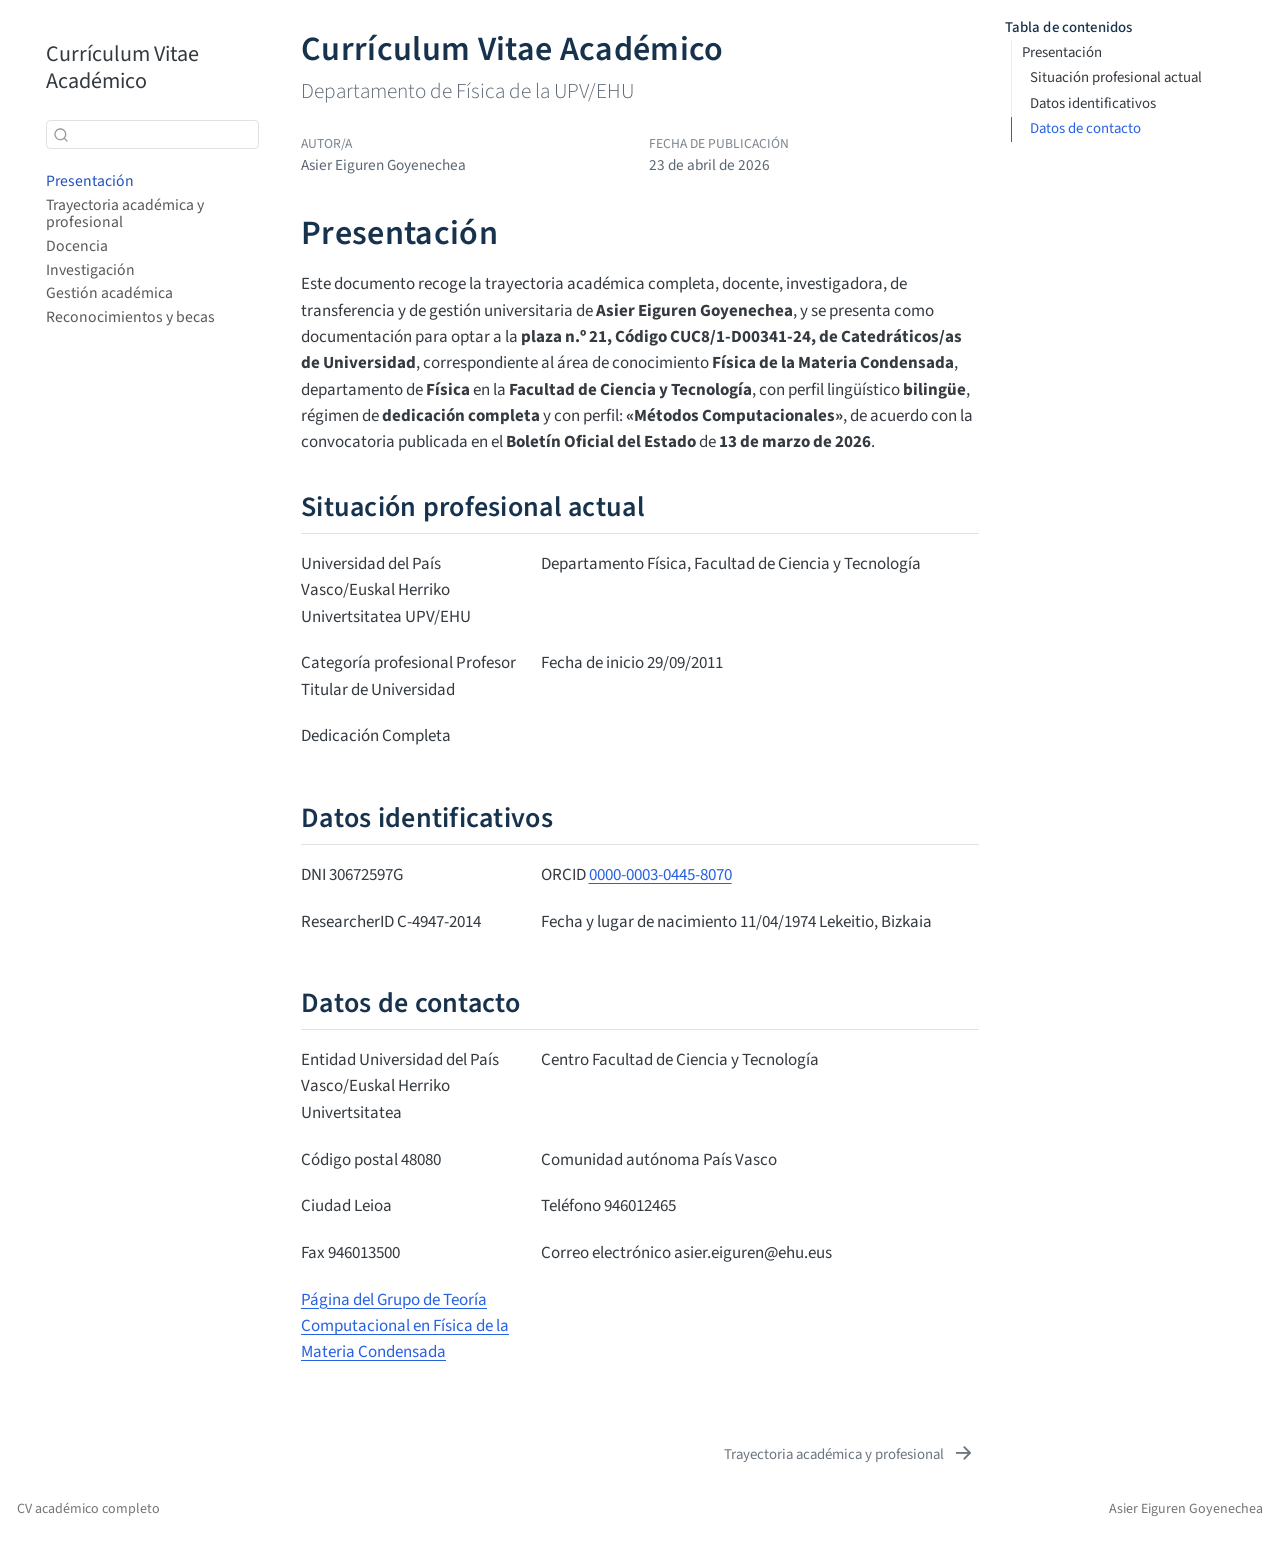
==== index.html @ c7d63c79 "Publicación CV HTML" ====
<!DOCTYPE html>
<html xmlns="http://www.w3.org/1999/xhtml" lang="es" xml:lang="es"><head>

<meta charset="utf-8">
<meta name="generator" content="quarto-1.8.25">

<meta name="viewport" content="width=device-width, initial-scale=1.0, user-scalable=yes">

<meta name="author" content="Asier Eiguren Goyenechea">

<title>Currículum Vitae Académico</title>
<style>
code{white-space: pre-wrap;}
span.smallcaps{font-variant: small-caps;}
div.columns{display: flex; gap: min(4vw, 1.5em);}
div.column{flex: auto; overflow-x: auto;}
div.hanging-indent{margin-left: 1.5em; text-indent: -1.5em;}
ul.task-list{list-style: none;}
ul.task-list li input[type="checkbox"] {
  width: 0.8em;
  margin: 0 0.8em 0.2em -1em; /* quarto-specific, see https://github.com/quarto-dev/quarto-cli/issues/4556 */ 
  vertical-align: middle;
}
</style>


<script src="site_libs/quarto-nav/quarto-nav.js"></script>
<script src="site_libs/quarto-nav/headroom.min.js"></script>
<script src="site_libs/clipboard/clipboard.min.js"></script>
<script src="site_libs/quarto-search/autocomplete.umd.js"></script>
<script src="site_libs/quarto-search/fuse.min.js"></script>
<script src="site_libs/quarto-search/quarto-search.js"></script>
<meta name="quarto:offset" content="./">
<link href="./01-trayectoria.html" rel="next">
<script src="site_libs/quarto-html/quarto.js" type="module"></script>
<script src="site_libs/quarto-html/tabsets/tabsets.js" type="module"></script>
<script src="site_libs/quarto-html/axe/axe-check.js" type="module"></script>
<script src="site_libs/quarto-html/popper.min.js"></script>
<script src="site_libs/quarto-html/tippy.umd.min.js"></script>
<script src="site_libs/quarto-html/anchor.min.js"></script>
<link href="site_libs/quarto-html/tippy.css" rel="stylesheet">
<link href="site_libs/quarto-html/quarto-syntax-highlighting-7b89279ff1a6dce999919e0e67d4d9ec.css" rel="stylesheet" id="quarto-text-highlighting-styles">
<script src="site_libs/bootstrap/bootstrap.min.js"></script>
<link href="site_libs/bootstrap/bootstrap-icons.css" rel="stylesheet">
<link href="site_libs/bootstrap/bootstrap-e6bd158cc6aedcd27d3b7739fb1312fc.min.css" rel="stylesheet" append-hash="true" id="quarto-bootstrap" data-mode="light">
<script id="quarto-search-options" type="application/json">{
  "location": "sidebar",
  "copy-button": false,
  "collapse-after": 3,
  "panel-placement": "start",
  "type": "textbox",
  "limit": 50,
  "keyboard-shortcut": [
    "f",
    "/",
    "s"
  ],
  "show-item-context": false,
  "language": {
    "search-no-results-text": "No se han encontrado resultados",
    "search-matching-documents-text": "documentos encontrados",
    "search-copy-link-title": "Copiar el enlace en la búsqueda",
    "search-hide-matches-text": "Ocultar resultados adicionales",
    "search-more-match-text": "resultado adicional en este documento",
    "search-more-matches-text": "resultados adicionales en este documento",
    "search-clear-button-title": "Borrar",
    "search-text-placeholder": "",
    "search-detached-cancel-button-title": "Cancelar",
    "search-submit-button-title": "Enviar",
    "search-label": "Buscar"
  }
}</script>
<style>html{ scroll-behavior: smooth; }</style>


<link rel="stylesheet" href="styles.css">
</head>

<body class="nav-sidebar floating quarto-light">

<div id="quarto-search-results"></div>
  <header id="quarto-header" class="headroom fixed-top">
  <nav class="quarto-secondary-nav">
    <div class="container-fluid d-flex">
      <button type="button" class="quarto-btn-toggle btn" data-bs-toggle="collapse" role="button" data-bs-target=".quarto-sidebar-collapse-item" aria-controls="quarto-sidebar" aria-expanded="false" aria-label="Alternar barra lateral" onclick="if (window.quartoToggleHeadroom) { window.quartoToggleHeadroom(); }">
        <i class="bi bi-layout-text-sidebar-reverse"></i>
      </button>
        <nav class="quarto-page-breadcrumbs" aria-label="breadcrumb"><ol class="breadcrumb"><li class="breadcrumb-item"><a href="./index.html"><span class="chapter-title">Presentación</span></a></li></ol></nav>
        <a class="flex-grow-1" role="navigation" data-bs-toggle="collapse" data-bs-target=".quarto-sidebar-collapse-item" aria-controls="quarto-sidebar" aria-expanded="false" aria-label="Alternar barra lateral" onclick="if (window.quartoToggleHeadroom) { window.quartoToggleHeadroom(); }">      
        </a>
      <button type="button" class="btn quarto-search-button" aria-label="Buscar" onclick="window.quartoOpenSearch();">
        <i class="bi bi-search"></i>
      </button>
    </div>
  </nav>
</header>
<!-- content -->
<div id="quarto-content" class="quarto-container page-columns page-rows-contents page-layout-article">
<!-- sidebar -->
  <nav id="quarto-sidebar" class="sidebar collapse collapse-horizontal quarto-sidebar-collapse-item sidebar-navigation floating overflow-auto">
    <div class="pt-lg-2 mt-2 text-left sidebar-header sidebar-header-stacked">
      <a href="./index.html" class="sidebar-logo-link">
      </a>
    <div class="sidebar-title mb-0 py-0">
      <a href="./">Currículum Vitae Académico</a> 
    </div>
      </div>
        <div class="mt-2 flex-shrink-0 align-items-center">
        <div class="sidebar-search">
        <div id="quarto-search" class="" title="Buscar"></div>
        </div>
        </div>
    <div class="sidebar-menu-container"> 
    <ul class="list-unstyled mt-1">
        <li class="sidebar-item">
  <div class="sidebar-item-container"> 
  <a href="./index.html" class="sidebar-item-text sidebar-link active"><span class="chapter-title">Presentación</span></a>
  </div>
</li>
        <li class="sidebar-item">
  <div class="sidebar-item-container"> 
  <a href="./01-trayectoria.html" class="sidebar-item-text sidebar-link"><span class="chapter-title">Trayectoria académica y profesional</span></a>
  </div>
</li>
        <li class="sidebar-item">
  <div class="sidebar-item-container"> 
  <a href="./02-docencia.html" class="sidebar-item-text sidebar-link"><span class="chapter-title">Docencia</span></a>
  </div>
</li>
        <li class="sidebar-item">
  <div class="sidebar-item-container"> 
  <a href="./03-investigacion.html" class="sidebar-item-text sidebar-link"><span class="chapter-title">Investigación</span></a>
  </div>
</li>
        <li class="sidebar-item">
  <div class="sidebar-item-container"> 
  <a href="./05-gestion.html" class="sidebar-item-text sidebar-link"><span class="chapter-title">Gestión académica</span></a>
  </div>
</li>
        <li class="sidebar-item">
  <div class="sidebar-item-container"> 
  <a href="./06-premios.html" class="sidebar-item-text sidebar-link"><span class="chapter-title">Reconocimientos y becas</span></a>
  </div>
</li>
    </ul>
    </div>
</nav>
<div id="quarto-sidebar-glass" class="quarto-sidebar-collapse-item" data-bs-toggle="collapse" data-bs-target=".quarto-sidebar-collapse-item"></div>
<!-- margin-sidebar -->
    <div id="quarto-margin-sidebar" class="sidebar margin-sidebar">
        <nav id="TOC" role="doc-toc" class="toc-active">
    <h2 id="toc-title">Tabla de contenidos</h2>
   
  <ul>
  <li><a href="#presentación" id="toc-presentación" class="nav-link active" data-scroll-target="#presentación">Presentación</a>
  <ul class="collapse">
  <li><a href="#situación-profesional-actual" id="toc-situación-profesional-actual" class="nav-link" data-scroll-target="#situación-profesional-actual">Situación profesional actual</a></li>
  <li><a href="#datos-identificativos" id="toc-datos-identificativos" class="nav-link" data-scroll-target="#datos-identificativos">Datos identificativos</a></li>
  <li><a href="#datos-de-contacto" id="toc-datos-de-contacto" class="nav-link" data-scroll-target="#datos-de-contacto">Datos de contacto</a></li>
  </ul></li>
  </ul>
</nav>
    </div>
<!-- main -->
<main class="content" id="quarto-document-content">

<header id="title-block-header" class="quarto-title-block default">
<div class="quarto-title">
<h1 class="title">Currículum Vitae Académico</h1>
<p class="subtitle lead">Departamento de Física de la UPV/EHU</p>
</div>



<div class="quarto-title-meta">

    <div>
    <div class="quarto-title-meta-heading">Autor/a</div>
    <div class="quarto-title-meta-contents">
             <p>Asier Eiguren Goyenechea </p>
          </div>
  </div>
    
    <div>
    <div class="quarto-title-meta-heading">Fecha de publicación</div>
    <div class="quarto-title-meta-contents">
      <p class="date">23 de abril de 2026</p>
    </div>
  </div>
  
    
  </div>
  


</header>


<section id="presentación" class="level1">
<h1>Presentación</h1>
<p>Este documento recoge la trayectoria académica completa, docente, investigadora, de transferencia y de gestión universitaria de <strong>Asier Eiguren Goyenechea</strong>, y se presenta como documentación para optar a la <strong>plaza n.º 21, Código CUC8/1-D00341-24, de Catedráticos/as de Universidad</strong>, correspondiente al área de conocimiento <strong>Física de la Materia Condensada</strong>, departamento de <strong>Física</strong> en la <strong>Facultad de Ciencia y Tecnología</strong>, con perfil lingüístico <strong>bilingüe</strong>, régimen de <strong>dedicación completa</strong> y con perfil: <strong>«Métodos Computacionales»</strong>, de acuerdo con la convocatoria publicada en el <strong>Boletín Oficial del Estado</strong> de <strong>13 de marzo de 2026</strong>.</p>
<section id="situación-profesional-actual" class="level2">
<h2 class="anchored" data-anchor-id="situación-profesional-actual">Situación profesional actual</h2>
<div class="cv-grid">
<p>Universidad del País Vasco/Euskal Herriko Univertsitatea UPV/EHU</p>
<p>Departamento Física, Facultad de Ciencia y Tecnología</p>
<p>Categoría profesional Profesor Titular de Universidad</p>
<p>Fecha de inicio 29/09/2011</p>
<p>Dedicación Completa</p>
</div>
</section>
<section id="datos-identificativos" class="level2">
<h2 class="anchored" data-anchor-id="datos-identificativos">Datos identificativos</h2>
<div class="cv-grid">
<p>DNI 30672597G</p>
<p>ORCID <a href="https://orcid.org/0000-0003-0445-8070">0000-0003-0445-8070</a></p>
<p>ResearcherID C-4947-2014</p>
<p>Fecha y lugar de nacimiento 11/04/1974 Lekeitio, Bizkaia</p>
</div>
</section>
<section id="datos-de-contacto" class="level2">
<h2 class="anchored" data-anchor-id="datos-de-contacto">Datos de contacto</h2>
<div class="cv-grid">
<p>Entidad Universidad del País Vasco/Euskal Herriko Univertsitatea</p>
<p>Centro Facultad de Ciencia y Tecnología</p>
<p>Código postal 48080</p>
<p>Comunidad autónoma País Vasco</p>
<p>Ciudad Leioa</p>
<p>Teléfono 946012465</p>
<p>Fax 946013500</p>
<p>Correo electrónico asier.eiguren@ehu.eus</p>
<p><a href="https://www.ehu.eus/es/web/computational-many-body-theory/home">Página del Grupo de Teoría Computacional en Física de la Materia Condensada</a></p>
</div>


</section>
</section>

</main> <!-- /main -->
<script id="quarto-html-after-body" type="application/javascript">
  window.document.addEventListener("DOMContentLoaded", function (event) {
    const icon = "";
    const anchorJS = new window.AnchorJS();
    anchorJS.options = {
      placement: 'right',
      icon: icon
    };
    anchorJS.add('.anchored');
    const isCodeAnnotation = (el) => {
      for (const clz of el.classList) {
        if (clz.startsWith('code-annotation-')) {                     
          return true;
        }
      }
      return false;
    }
    const onCopySuccess = function(e) {
      // button target
      const button = e.trigger;
      // don't keep focus
      button.blur();
      // flash "checked"
      button.classList.add('code-copy-button-checked');
      var currentTitle = button.getAttribute("title");
      button.setAttribute("title", "Copiado");
      let tooltip;
      if (window.bootstrap) {
        button.setAttribute("data-bs-toggle", "tooltip");
        button.setAttribute("data-bs-placement", "left");
        button.setAttribute("data-bs-title", "Copiado");
        tooltip = new bootstrap.Tooltip(button, 
          { trigger: "manual", 
            customClass: "code-copy-button-tooltip",
            offset: [0, -8]});
        tooltip.show();    
      }
      setTimeout(function() {
        if (tooltip) {
          tooltip.hide();
          button.removeAttribute("data-bs-title");
          button.removeAttribute("data-bs-toggle");
          button.removeAttribute("data-bs-placement");
        }
        button.setAttribute("title", currentTitle);
        button.classList.remove('code-copy-button-checked');
      }, 1000);
      // clear code selection
      e.clearSelection();
    }
    const getTextToCopy = function(trigger) {
      const outerScaffold = trigger.parentElement.cloneNode(true);
      const codeEl = outerScaffold.querySelector('code');
      for (const childEl of codeEl.children) {
        if (isCodeAnnotation(childEl)) {
          childEl.remove();
        }
      }
      return codeEl.innerText;
    }
    const clipboard = new window.ClipboardJS('.code-copy-button:not([data-in-quarto-modal])', {
      text: getTextToCopy
    });
    clipboard.on('success', onCopySuccess);
    if (window.document.getElementById('quarto-embedded-source-code-modal')) {
      const clipboardModal = new window.ClipboardJS('.code-copy-button[data-in-quarto-modal]', {
        text: getTextToCopy,
        container: window.document.getElementById('quarto-embedded-source-code-modal')
      });
      clipboardModal.on('success', onCopySuccess);
    }
      var localhostRegex = new RegExp(/^(?:http|https):\/\/localhost\:?[0-9]*\//);
      var mailtoRegex = new RegExp(/^mailto:/);
        var filterRegex = new RegExp('/' + window.location.host + '/');
      var isInternal = (href) => {
          return filterRegex.test(href) || localhostRegex.test(href) || mailtoRegex.test(href);
      }
      // Inspect non-navigation links and adorn them if external
     var links = window.document.querySelectorAll('a[href]:not(.nav-link):not(.navbar-brand):not(.toc-action):not(.sidebar-link):not(.sidebar-item-toggle):not(.pagination-link):not(.no-external):not([aria-hidden]):not(.dropdown-item):not(.quarto-navigation-tool):not(.about-link)');
      for (var i=0; i<links.length; i++) {
        const link = links[i];
        if (!isInternal(link.href)) {
          // undo the damage that might have been done by quarto-nav.js in the case of
          // links that we want to consider external
          if (link.dataset.originalHref !== undefined) {
            link.href = link.dataset.originalHref;
          }
        }
      }
    function tippyHover(el, contentFn, onTriggerFn, onUntriggerFn) {
      const config = {
        allowHTML: true,
        maxWidth: 500,
        delay: 100,
        arrow: false,
        appendTo: function(el) {
            return el.parentElement;
        },
        interactive: true,
        interactiveBorder: 10,
        theme: 'quarto',
        placement: 'bottom-start',
      };
      if (contentFn) {
        config.content = contentFn;
      }
      if (onTriggerFn) {
        config.onTrigger = onTriggerFn;
      }
      if (onUntriggerFn) {
        config.onUntrigger = onUntriggerFn;
      }
      window.tippy(el, config); 
    }
    const noterefs = window.document.querySelectorAll('a[role="doc-noteref"]');
    for (var i=0; i<noterefs.length; i++) {
      const ref = noterefs[i];
      tippyHover(ref, function() {
        // use id or data attribute instead here
        let href = ref.getAttribute('data-footnote-href') || ref.getAttribute('href');
        try { href = new URL(href).hash; } catch {}
        const id = href.replace(/^#\/?/, "");
        const note = window.document.getElementById(id);
        if (note) {
          return note.innerHTML;
        } else {
          return "";
        }
      });
    }
    const xrefs = window.document.querySelectorAll('a.quarto-xref');
    const processXRef = (id, note) => {
      // Strip column container classes
      const stripColumnClz = (el) => {
        el.classList.remove("page-full", "page-columns");
        if (el.children) {
          for (const child of el.children) {
            stripColumnClz(child);
          }
        }
      }
      stripColumnClz(note)
      if (id === null || id.startsWith('sec-')) {
        // Special case sections, only their first couple elements
        const container = document.createElement("div");
        if (note.children && note.children.length > 2) {
          container.appendChild(note.children[0].cloneNode(true));
          for (let i = 1; i < note.children.length; i++) {
            const child = note.children[i];
            if (child.tagName === "P" && child.innerText === "") {
              continue;
            } else {
              container.appendChild(child.cloneNode(true));
              break;
            }
          }
          if (window.Quarto?.typesetMath) {
            window.Quarto.typesetMath(container);
          }
          return container.innerHTML
        } else {
          if (window.Quarto?.typesetMath) {
            window.Quarto.typesetMath(note);
          }
          return note.innerHTML;
        }
      } else {
        // Remove any anchor links if they are present
        const anchorLink = note.querySelector('a.anchorjs-link');
        if (anchorLink) {
          anchorLink.remove();
        }
        if (window.Quarto?.typesetMath) {
          window.Quarto.typesetMath(note);
        }
        if (note.classList.contains("callout")) {
          return note.outerHTML;
        } else {
          return note.innerHTML;
        }
      }
    }
    for (var i=0; i<xrefs.length; i++) {
      const xref = xrefs[i];
      tippyHover(xref, undefined, function(instance) {
        instance.disable();
        let url = xref.getAttribute('href');
        let hash = undefined; 
        if (url.startsWith('#')) {
          hash = url;
        } else {
          try { hash = new URL(url).hash; } catch {}
        }
        if (hash) {
          const id = hash.replace(/^#\/?/, "");
          const note = window.document.getElementById(id);
          if (note !== null) {
            try {
              const html = processXRef(id, note.cloneNode(true));
              instance.setContent(html);
            } finally {
              instance.enable();
              instance.show();
            }
          } else {
            // See if we can fetch this
            fetch(url.split('#')[0])
            .then(res => res.text())
            .then(html => {
              const parser = new DOMParser();
              const htmlDoc = parser.parseFromString(html, "text/html");
              const note = htmlDoc.getElementById(id);
              if (note !== null) {
                const html = processXRef(id, note);
                instance.setContent(html);
              } 
            }).finally(() => {
              instance.enable();
              instance.show();
            });
          }
        } else {
          // See if we can fetch a full url (with no hash to target)
          // This is a special case and we should probably do some content thinning / targeting
          fetch(url)
          .then(res => res.text())
          .then(html => {
            const parser = new DOMParser();
            const htmlDoc = parser.parseFromString(html, "text/html");
            const note = htmlDoc.querySelector('main.content');
            if (note !== null) {
              // This should only happen for chapter cross references
              // (since there is no id in the URL)
              // remove the first header
              if (note.children.length > 0 && note.children[0].tagName === "HEADER") {
                note.children[0].remove();
              }
              const html = processXRef(null, note);
              instance.setContent(html);
            } 
          }).finally(() => {
            instance.enable();
            instance.show();
          });
        }
      }, function(instance) {
      });
    }
        let selectedAnnoteEl;
        const selectorForAnnotation = ( cell, annotation) => {
          let cellAttr = 'data-code-cell="' + cell + '"';
          let lineAttr = 'data-code-annotation="' +  annotation + '"';
          const selector = 'span[' + cellAttr + '][' + lineAttr + ']';
          return selector;
        }
        const selectCodeLines = (annoteEl) => {
          const doc = window.document;
          const targetCell = annoteEl.getAttribute("data-target-cell");
          const targetAnnotation = annoteEl.getAttribute("data-target-annotation");
          const annoteSpan = window.document.querySelector(selectorForAnnotation(targetCell, targetAnnotation));
          const lines = annoteSpan.getAttribute("data-code-lines").split(",");
          const lineIds = lines.map((line) => {
            return targetCell + "-" + line;
          })
          let top = null;
          let height = null;
          let parent = null;
          if (lineIds.length > 0) {
              //compute the position of the single el (top and bottom and make a div)
              const el = window.document.getElementById(lineIds[0]);
              top = el.offsetTop;
              height = el.offsetHeight;
              parent = el.parentElement.parentElement;
            if (lineIds.length > 1) {
              const lastEl = window.document.getElementById(lineIds[lineIds.length - 1]);
              const bottom = lastEl.offsetTop + lastEl.offsetHeight;
              height = bottom - top;
            }
            if (top !== null && height !== null && parent !== null) {
              // cook up a div (if necessary) and position it 
              let div = window.document.getElementById("code-annotation-line-highlight");
              if (div === null) {
                div = window.document.createElement("div");
                div.setAttribute("id", "code-annotation-line-highlight");
                div.style.position = 'absolute';
                parent.appendChild(div);
              }
              div.style.top = top - 2 + "px";
              div.style.height = height + 4 + "px";
              div.style.left = 0;
              let gutterDiv = window.document.getElementById("code-annotation-line-highlight-gutter");
              if (gutterDiv === null) {
                gutterDiv = window.document.createElement("div");
                gutterDiv.setAttribute("id", "code-annotation-line-highlight-gutter");
                gutterDiv.style.position = 'absolute';
                const codeCell = window.document.getElementById(targetCell);
                const gutter = codeCell.querySelector('.code-annotation-gutter');
                gutter.appendChild(gutterDiv);
              }
              gutterDiv.style.top = top - 2 + "px";
              gutterDiv.style.height = height + 4 + "px";
            }
            selectedAnnoteEl = annoteEl;
          }
        };
        const unselectCodeLines = () => {
          const elementsIds = ["code-annotation-line-highlight", "code-annotation-line-highlight-gutter"];
          elementsIds.forEach((elId) => {
            const div = window.document.getElementById(elId);
            if (div) {
              div.remove();
            }
          });
          selectedAnnoteEl = undefined;
        };
          // Handle positioning of the toggle
      window.addEventListener(
        "resize",
        throttle(() => {
          elRect = undefined;
          if (selectedAnnoteEl) {
            selectCodeLines(selectedAnnoteEl);
          }
        }, 10)
      );
      function throttle(fn, ms) {
      let throttle = false;
      let timer;
        return (...args) => {
          if(!throttle) { // first call gets through
              fn.apply(this, args);
              throttle = true;
          } else { // all the others get throttled
              if(timer) clearTimeout(timer); // cancel #2
              timer = setTimeout(() => {
                fn.apply(this, args);
                timer = throttle = false;
              }, ms);
          }
        };
      }
        // Attach click handler to the DT
        const annoteDls = window.document.querySelectorAll('dt[data-target-cell]');
        for (const annoteDlNode of annoteDls) {
          annoteDlNode.addEventListener('click', (event) => {
            const clickedEl = event.target;
            if (clickedEl !== selectedAnnoteEl) {
              unselectCodeLines();
              const activeEl = window.document.querySelector('dt[data-target-cell].code-annotation-active');
              if (activeEl) {
                activeEl.classList.remove('code-annotation-active');
              }
              selectCodeLines(clickedEl);
              clickedEl.classList.add('code-annotation-active');
            } else {
              // Unselect the line
              unselectCodeLines();
              clickedEl.classList.remove('code-annotation-active');
            }
          });
        }
    const findCites = (el) => {
      const parentEl = el.parentElement;
      if (parentEl) {
        const cites = parentEl.dataset.cites;
        if (cites) {
          return {
            el,
            cites: cites.split(' ')
          };
        } else {
          return findCites(el.parentElement)
        }
      } else {
        return undefined;
      }
    };
    var bibliorefs = window.document.querySelectorAll('a[role="doc-biblioref"]');
    for (var i=0; i<bibliorefs.length; i++) {
      const ref = bibliorefs[i];
      const citeInfo = findCites(ref);
      if (citeInfo) {
        tippyHover(citeInfo.el, function() {
          var popup = window.document.createElement('div');
          citeInfo.cites.forEach(function(cite) {
            var citeDiv = window.document.createElement('div');
            citeDiv.classList.add('hanging-indent');
            citeDiv.classList.add('csl-entry');
            var biblioDiv = window.document.getElementById('ref-' + cite);
            if (biblioDiv) {
              citeDiv.innerHTML = biblioDiv.innerHTML;
            }
            popup.appendChild(citeDiv);
          });
          return popup.innerHTML;
        });
      }
    }
  });
  </script>
<nav class="page-navigation">
  <div class="nav-page nav-page-previous">
  </div>
  <div class="nav-page nav-page-next">
      <a href="./01-trayectoria.html" class="pagination-link" aria-label="Trayectoria académica y profesional">
        <span class="nav-page-text"><span class="chapter-title">Trayectoria académica y profesional</span></span> <i class="bi bi-arrow-right-short"></i>
      </a>
  </div>
</nav>
</div> <!-- /content -->
<footer class="footer">
  <div class="nav-footer">
    <div class="nav-footer-left">
<p>CV académico completo</p>
</div>   
    <div class="nav-footer-center">
      &nbsp;
    </div>
    <div class="nav-footer-right">
<p>Asier Eiguren Goyenechea</p>
</div>
  </div>
</footer>




<script src="site_libs/quarto-html/zenscroll-min.js"></script>
</body></html>
---- site_libs/quarto-html/tippy.css ----
.tippy-box[data-animation=fade][data-state=hidden]{opacity:0}[data-tippy-root]{max-width:calc(100vw - 10px)}.tippy-box{position:relative;background-color:#333;color:#fff;border-radius:4px;font-size:14px;line-height:1.4;white-space:normal;outline:0;transition-property:transform,visibility,opacity}.tippy-box[data-placement^=top]>.tippy-arrow{bottom:0}.tippy-box[data-placement^=top]>.tippy-arrow:before{bottom:-7px;left:0;border-width:8px 8px 0;border-top-color:initial;transform-origin:center top}.tippy-box[data-placement^=bottom]>.tippy-arrow{top:0}.tippy-box[data-placement^=bottom]>.tippy-arrow:before{top:-7px;left:0;border-width:0 8px 8px;border-bottom-color:initial;transform-origin:center bottom}.tippy-box[data-placement^=left]>.tippy-arrow{right:0}.tippy-box[data-placement^=left]>.tippy-arrow:before{border-width:8px 0 8px 8px;border-left-color:initial;right:-7px;transform-origin:center left}.tippy-box[data-placement^=right]>.tippy-arrow{left:0}.tippy-box[data-placement^=right]>.tippy-arrow:before{left:-7px;border-width:8px 8px 8px 0;border-right-color:initial;transform-origin:center right}.tippy-box[data-inertia][data-state=visible]{transition-timing-function:cubic-bezier(.54,1.5,.38,1.11)}.tippy-arrow{width:16px;height:16px;color:#333}.tippy-arrow:before{content:"";position:absolute;border-color:transparent;border-style:solid}.tippy-content{position:relative;padding:5px 9px;z-index:1}
---- site_libs/quarto-html/quarto-syntax-highlighting-7b89279ff1a6dce999919e0e67d4d9ec.css ----
/* quarto syntax highlight colors */
:root {
  --quarto-hl-ot-color: #003B4F;
  --quarto-hl-at-color: #657422;
  --quarto-hl-ss-color: #20794D;
  --quarto-hl-an-color: #5E5E5E;
  --quarto-hl-fu-color: #4758AB;
  --quarto-hl-st-color: #20794D;
  --quarto-hl-cf-color: #003B4F;
  --quarto-hl-op-color: #5E5E5E;
  --quarto-hl-er-color: #AD0000;
  --quarto-hl-bn-color: #AD0000;
  --quarto-hl-al-color: #AD0000;
  --quarto-hl-va-color: #111111;
  --quarto-hl-bu-color: inherit;
  --quarto-hl-ex-color: inherit;
  --quarto-hl-pp-color: #AD0000;
  --quarto-hl-in-color: #5E5E5E;
  --quarto-hl-vs-color: #20794D;
  --quarto-hl-wa-color: #5E5E5E;
  --quarto-hl-do-color: #5E5E5E;
  --quarto-hl-im-color: #00769E;
  --quarto-hl-ch-color: #20794D;
  --quarto-hl-dt-color: #AD0000;
  --quarto-hl-fl-color: #AD0000;
  --quarto-hl-co-color: #5E5E5E;
  --quarto-hl-cv-color: #5E5E5E;
  --quarto-hl-cn-color: #8f5902;
  --quarto-hl-sc-color: #5E5E5E;
  --quarto-hl-dv-color: #AD0000;
  --quarto-hl-kw-color: #003B4F;
}

/* other quarto variables */
:root {
  --quarto-font-monospace: SFMono-Regular, Menlo, Monaco, Consolas, "Liberation Mono", "Courier New", monospace;
}

/* syntax highlight based on Pandoc's rules */
pre > code.sourceCode > span {
  color: #003B4F;
}

code.sourceCode > span {
  color: #003B4F;
}

div.sourceCode,
div.sourceCode pre.sourceCode {
  color: #003B4F;
}

/* Normal */
code span {
  color: #003B4F;
}

/* Alert */
code span.al {
  color: #AD0000;
  font-style: inherit;
}

/* Annotation */
code span.an {
  color: #5E5E5E;
  font-style: inherit;
}

/* Attribute */
code span.at {
  color: #657422;
  font-style: inherit;
}

/* BaseN */
code span.bn {
  color: #AD0000;
  font-style: inherit;
}

/* BuiltIn */
code span.bu {
  font-style: inherit;
}

/* ControlFlow */
code span.cf {
  color: #003B4F;
  font-weight: bold;
  font-style: inherit;
}

/* Char */
code span.ch {
  color: #20794D;
  font-style: inherit;
}

/* Constant */
code span.cn {
  color: #8f5902;
  font-style: inherit;
}

/* Comment */
code span.co {
  color: #5E5E5E;
  font-style: inherit;
}

/* CommentVar */
code span.cv {
  color: #5E5E5E;
  font-style: italic;
}

/* Documentation */
code span.do {
  color: #5E5E5E;
  font-style: italic;
}

/* DataType */
code span.dt {
  color: #AD0000;
  font-style: inherit;
}

/* DecVal */
code span.dv {
  color: #AD0000;
  font-style: inherit;
}

/* Error */
code span.er {
  color: #AD0000;
  font-style: inherit;
}

/* Extension */
code span.ex {
  font-style: inherit;
}

/* Float */
code span.fl {
  color: #AD0000;
  font-style: inherit;
}

/* Function */
code span.fu {
  color: #4758AB;
  font-style: inherit;
}

/* Import */
code span.im {
  color: #00769E;
  font-style: inherit;
}

/* Information */
code span.in {
  color: #5E5E5E;
  font-style: inherit;
}

/* Keyword */
code span.kw {
  color: #003B4F;
  font-weight: bold;
  font-style: inherit;
}

/* Operator */
code span.op {
  color: #5E5E5E;
  font-style: inherit;
}

/* Other */
code span.ot {
  color: #003B4F;
  font-style: inherit;
}

/* Preprocessor */
code span.pp {
  color: #AD0000;
  font-style: inherit;
}

/* SpecialChar */
code span.sc {
  color: #5E5E5E;
  font-style: inherit;
}

/* SpecialString */
code span.ss {
  color: #20794D;
  font-style: inherit;
}

/* String */
code span.st {
  color: #20794D;
  font-style: inherit;
}

/* Variable */
code span.va {
  color: #111111;
  font-style: inherit;
}

/* VerbatimString */
code span.vs {
  color: #20794D;
  font-style: inherit;
}

/* Warning */
code span.wa {
  color: #5E5E5E;
  font-style: italic;
}

.prevent-inlining {
  content: "</";
}

/*# sourceMappingURL=3944bc705cfaf4c80e56f77c5205168a.css.map */
---- styles.css ----
/* Elegante y sobrio para CV académico largo */
:root {
  --accent: #17324d;
  --muted: #5b6773;
}

body {
  line-height: 1.55;
}

h1, h2, h3, h4 {
  color: var(--accent);
  letter-spacing: 0.01em;
}

.subtitle, .quarto-title-meta, .author, .date {
  color: var(--muted);
}

table {
  font-size: 0.97rem;
}

.cv-grid {
  display: grid;
  grid-template-columns: 1fr 2fr;
  gap: 0.2rem 1.2rem;
  margin-bottom: 1rem;
}

.cv-grid div:nth-child(odd) {
  font-weight: 600;
  color: var(--accent);
}

.section-note {
  color: var(--muted);
  font-style: italic;
}

.callout-note {
  border-left-color: var(--accent);
}
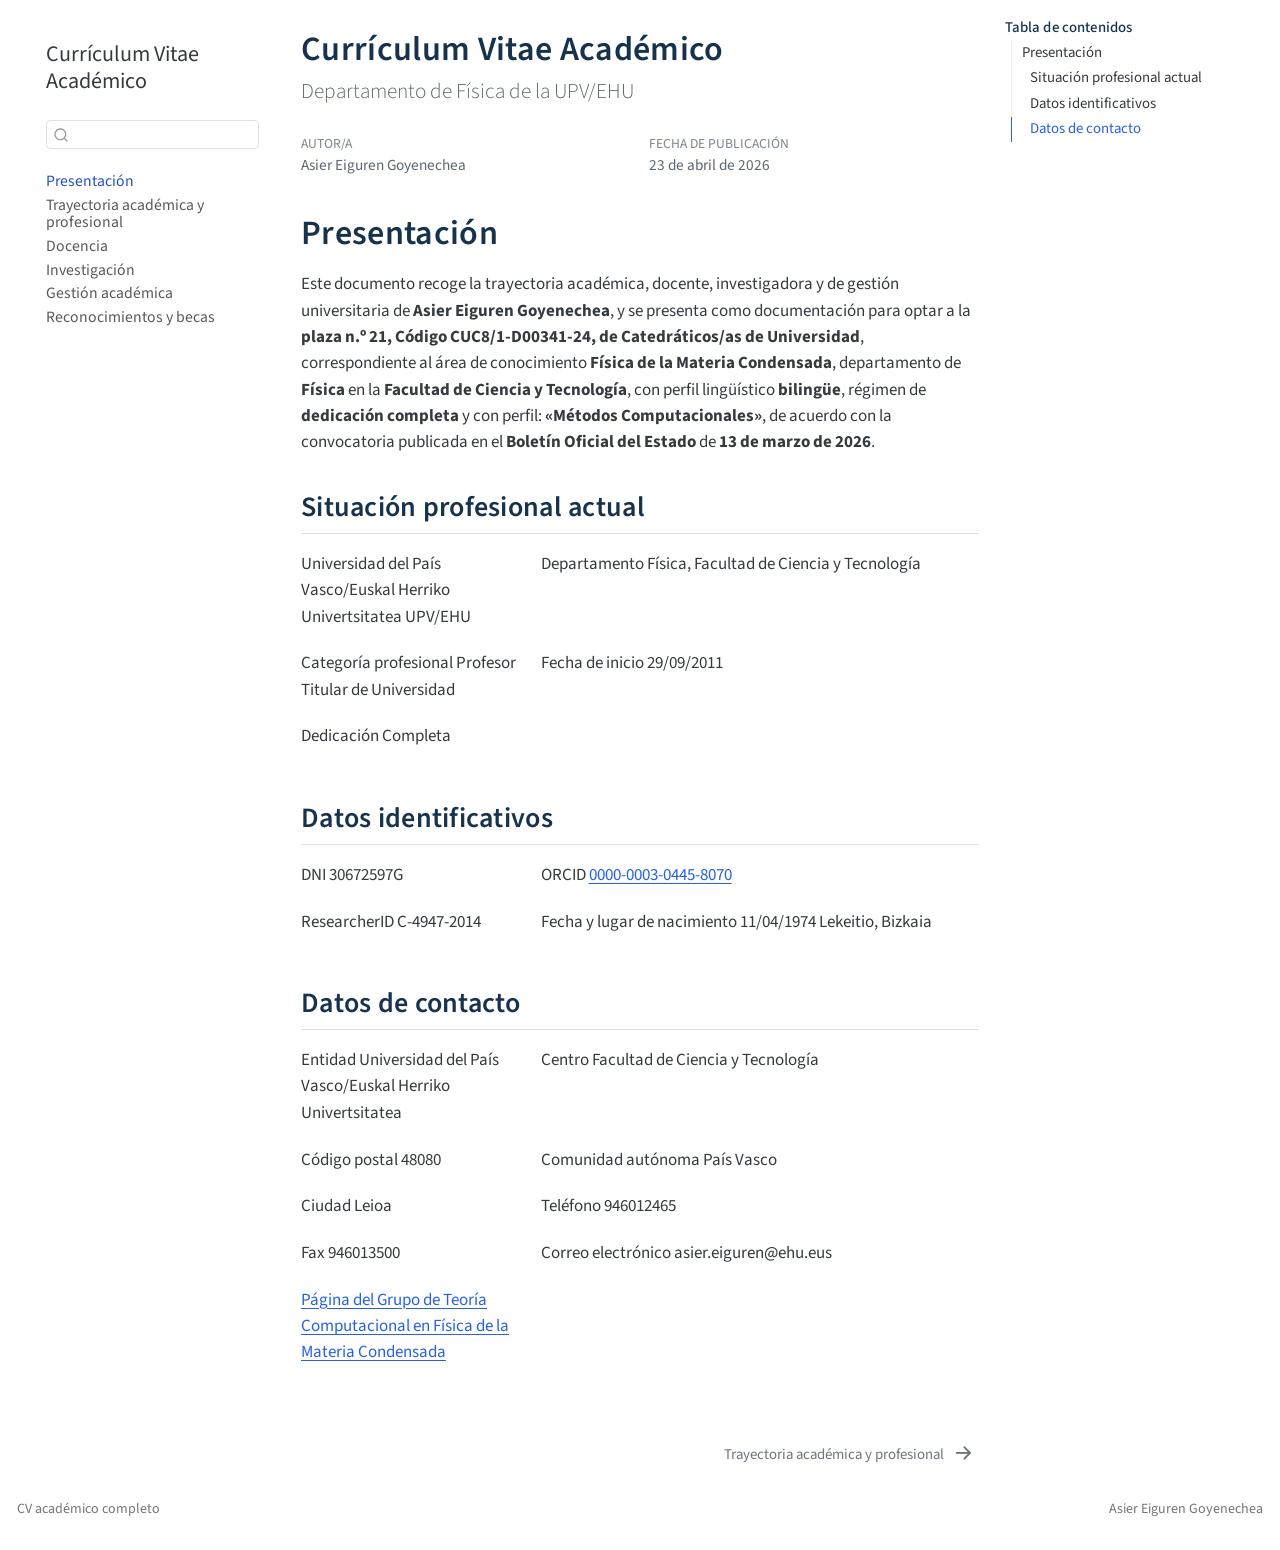
==== commit 7efe8dc0: "zuzendu" ====
--- a/index.html
+++ b/index.html
@@ -198,7 +198,7 @@
 
 <section id="presentación" class="level1">
 <h1>Presentación</h1>
-<p>Este documento recoge la trayectoria académica completa, docente, investigadora, de transferencia y de gestión universitaria de <strong>Asier Eiguren Goyenechea</strong>, y se presenta como documentación para optar a la <strong>plaza n.º 21, Código CUC8/1-D00341-24, de Catedráticos/as de Universidad</strong>, correspondiente al área de conocimiento <strong>Física de la Materia Condensada</strong>, departamento de <strong>Física</strong> en la <strong>Facultad de Ciencia y Tecnología</strong>, con perfil lingüístico <strong>bilingüe</strong>, régimen de <strong>dedicación completa</strong> y con perfil: <strong>«Métodos Computacionales»</strong>, de acuerdo con la convocatoria publicada en el <strong>Boletín Oficial del Estado</strong> de <strong>13 de marzo de 2026</strong>.</p>
+<p>Este documento recoge la trayectoria académica, docente, investigadora y de gestión universitaria de <strong>Asier Eiguren Goyenechea</strong>, y se presenta como documentación para optar a la <strong>plaza n.º 21, Código CUC8/1-D00341-24, de Catedráticos/as de Universidad</strong>, correspondiente al área de conocimiento <strong>Física de la Materia Condensada</strong>, departamento de <strong>Física</strong> en la <strong>Facultad de Ciencia y Tecnología</strong>, con perfil lingüístico <strong>bilingüe</strong>, régimen de <strong>dedicación completa</strong> y con perfil: <strong>«Métodos Computacionales»</strong>, de acuerdo con la convocatoria publicada en el <strong>Boletín Oficial del Estado</strong> de <strong>13 de marzo de 2026</strong>.</p>
 <section id="situación-profesional-actual" class="level2">
 <h2 class="anchored" data-anchor-id="situación-profesional-actual">Situación profesional actual</h2>
 <div class="cv-grid">
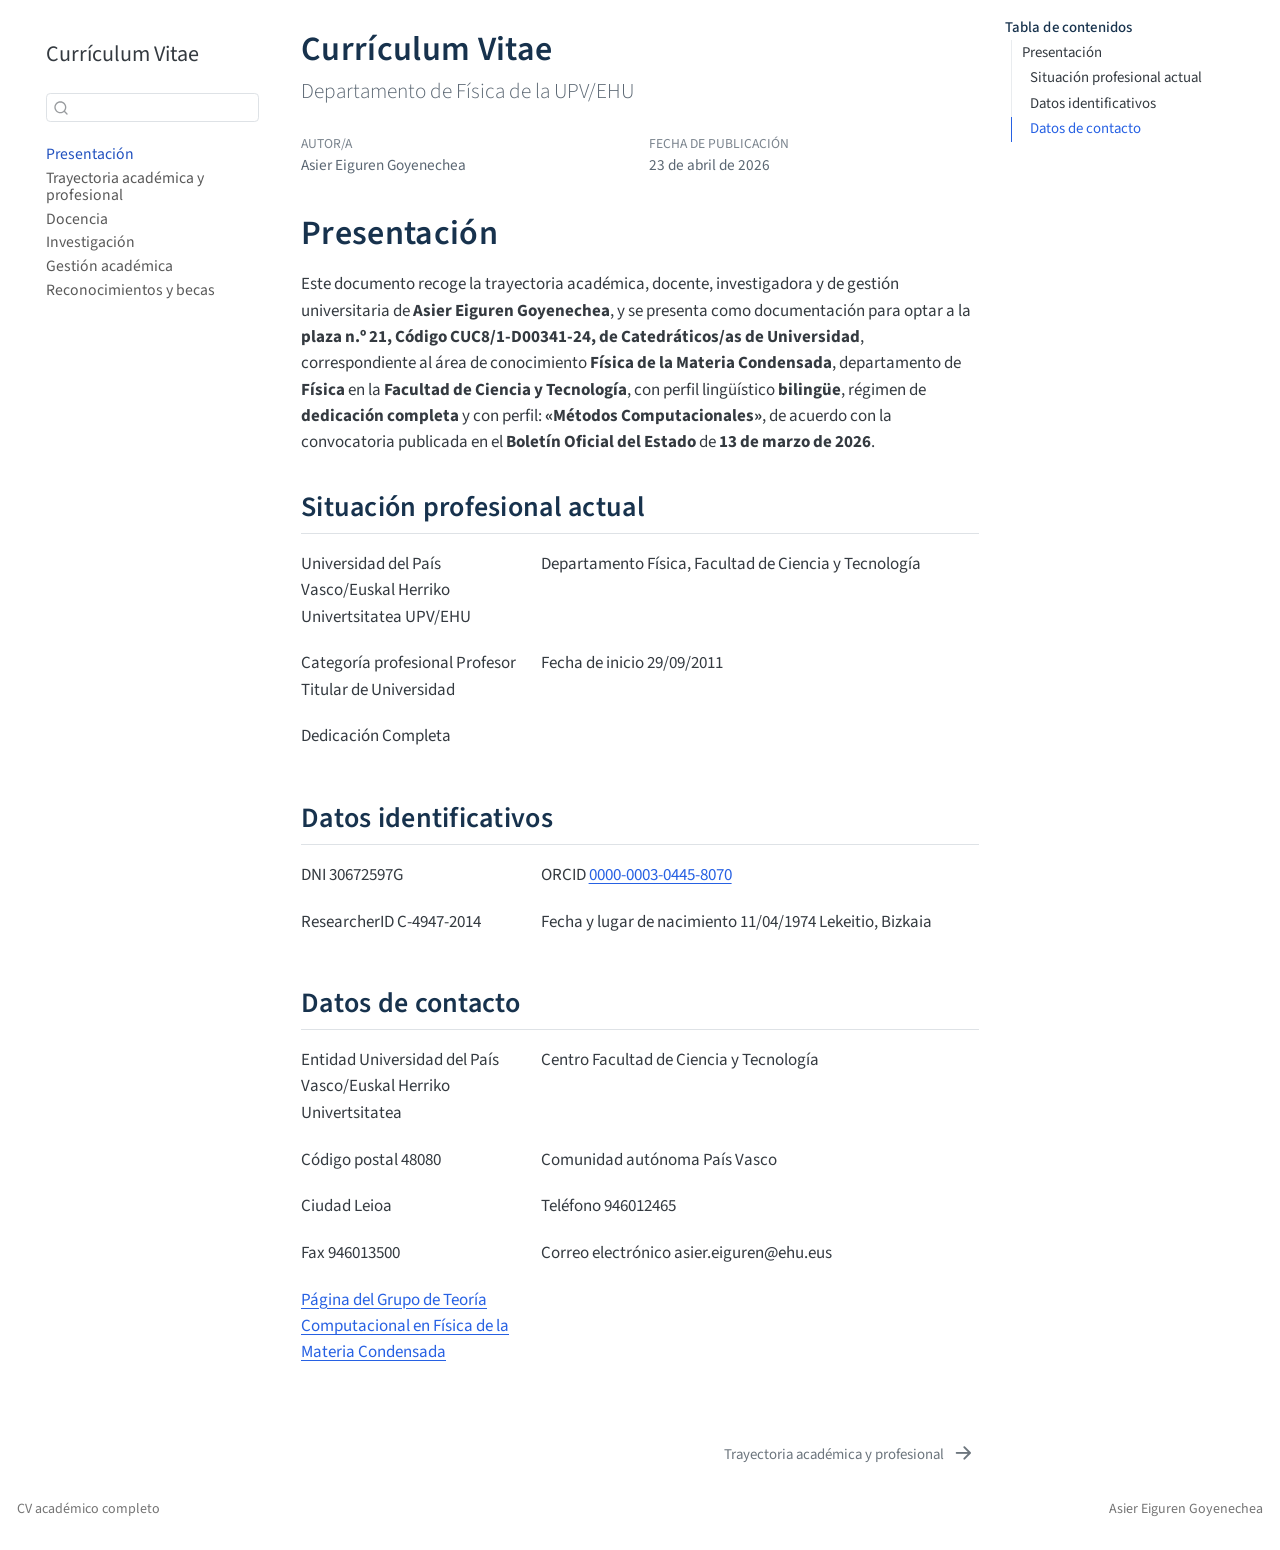
==== commit e8f8a1e0: "zuzen 2" ====
--- a/index.html
+++ b/index.html
@@ -8,7 +8,7 @@
 
 <meta name="author" content="Asier Eiguren Goyenechea">
 
-<title>Currículum Vitae Académico</title>
+<title>Currículum Vitae</title>
 <style>
 code{white-space: pre-wrap;}
 span.smallcaps{font-variant: small-caps;}
@@ -102,7 +102,7 @@
       <a href="./index.html" class="sidebar-logo-link">
       </a>
     <div class="sidebar-title mb-0 py-0">
-      <a href="./">Currículum Vitae Académico</a> 
+      <a href="./">Currículum Vitae</a> 
     </div>
       </div>
         <div class="mt-2 flex-shrink-0 align-items-center">
@@ -166,7 +166,7 @@
 
 <header id="title-block-header" class="quarto-title-block default">
 <div class="quarto-title">
-<h1 class="title">Currículum Vitae Académico</h1>
+<h1 class="title">Currículum Vitae</h1>
 <p class="subtitle lead">Departamento de Física de la UPV/EHU</p>
 </div>
 
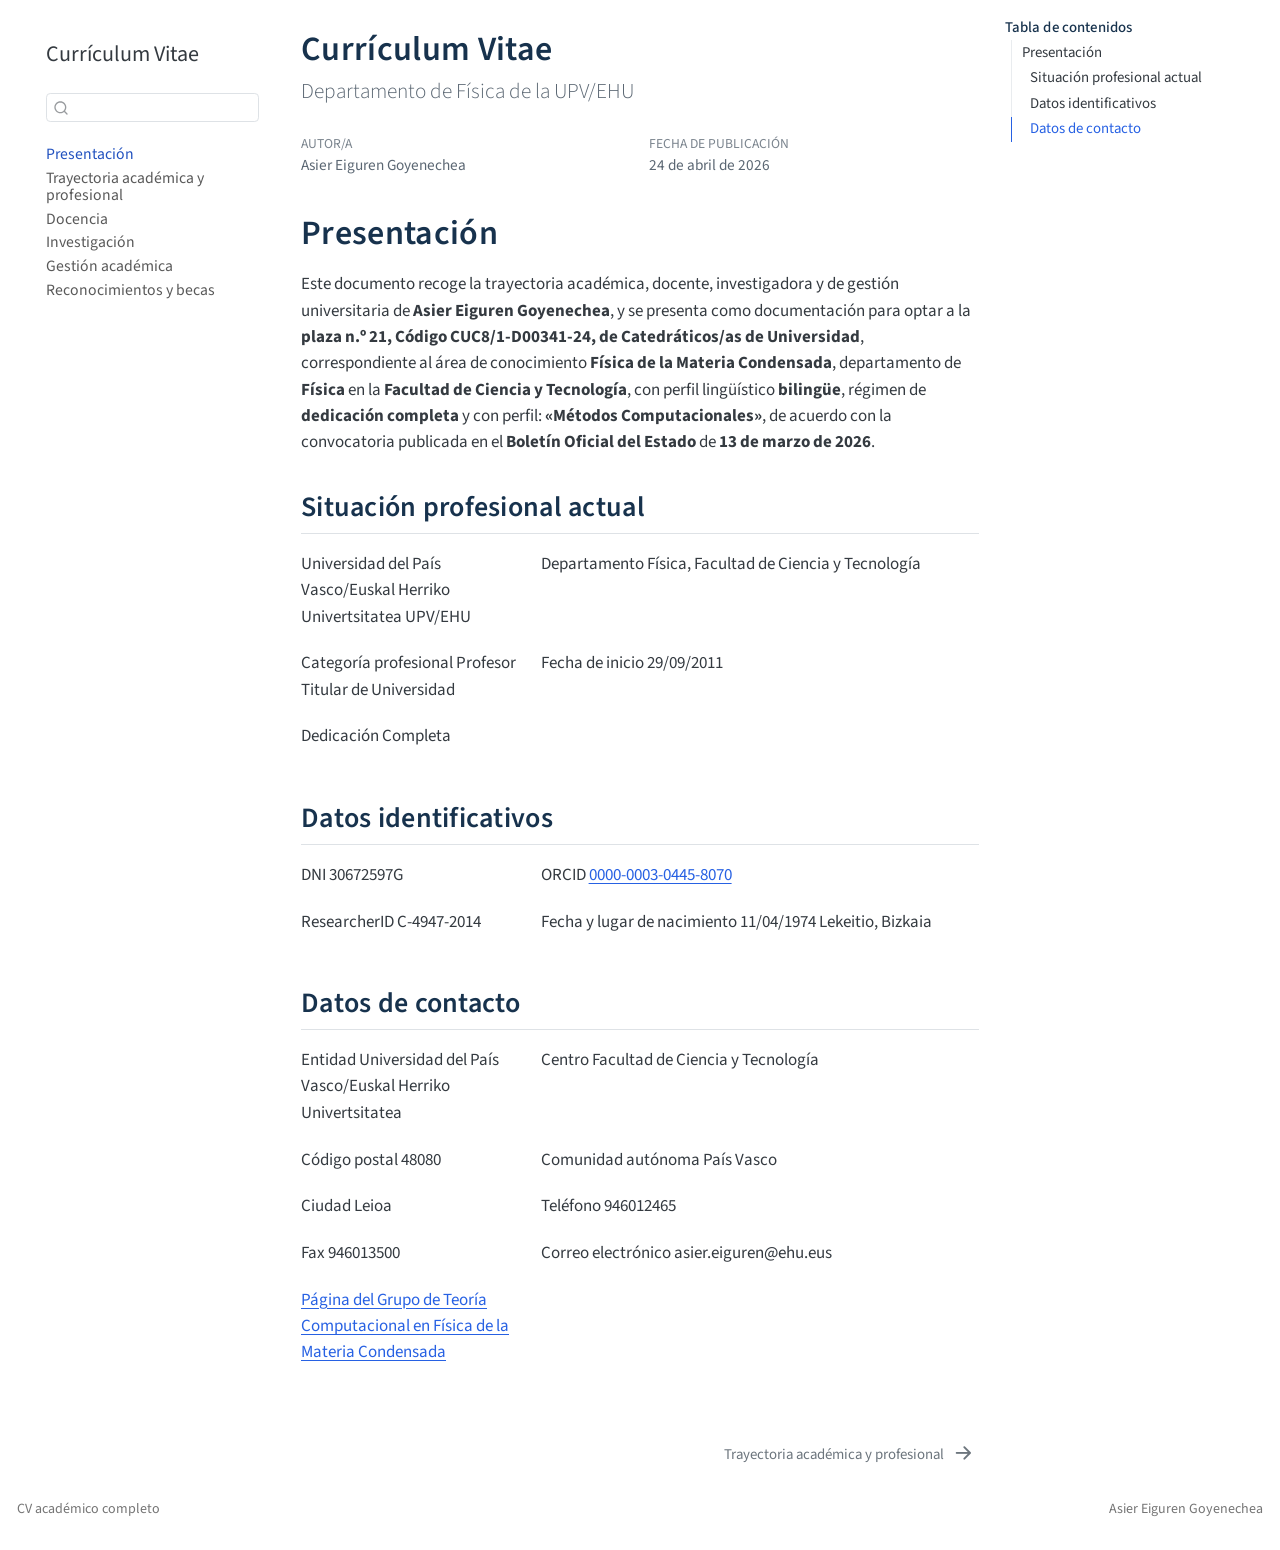
==== commit a21d2fc4: "zuendu" ====
--- a/index.html
+++ b/index.html
@@ -184,7 +184,7 @@
     <div>
     <div class="quarto-title-meta-heading">Fecha de publicación</div>
     <div class="quarto-title-meta-contents">
-      <p class="date">23 de abril de 2026</p>
+      <p class="date">24 de abril de 2026</p>
     </div>
   </div>
   
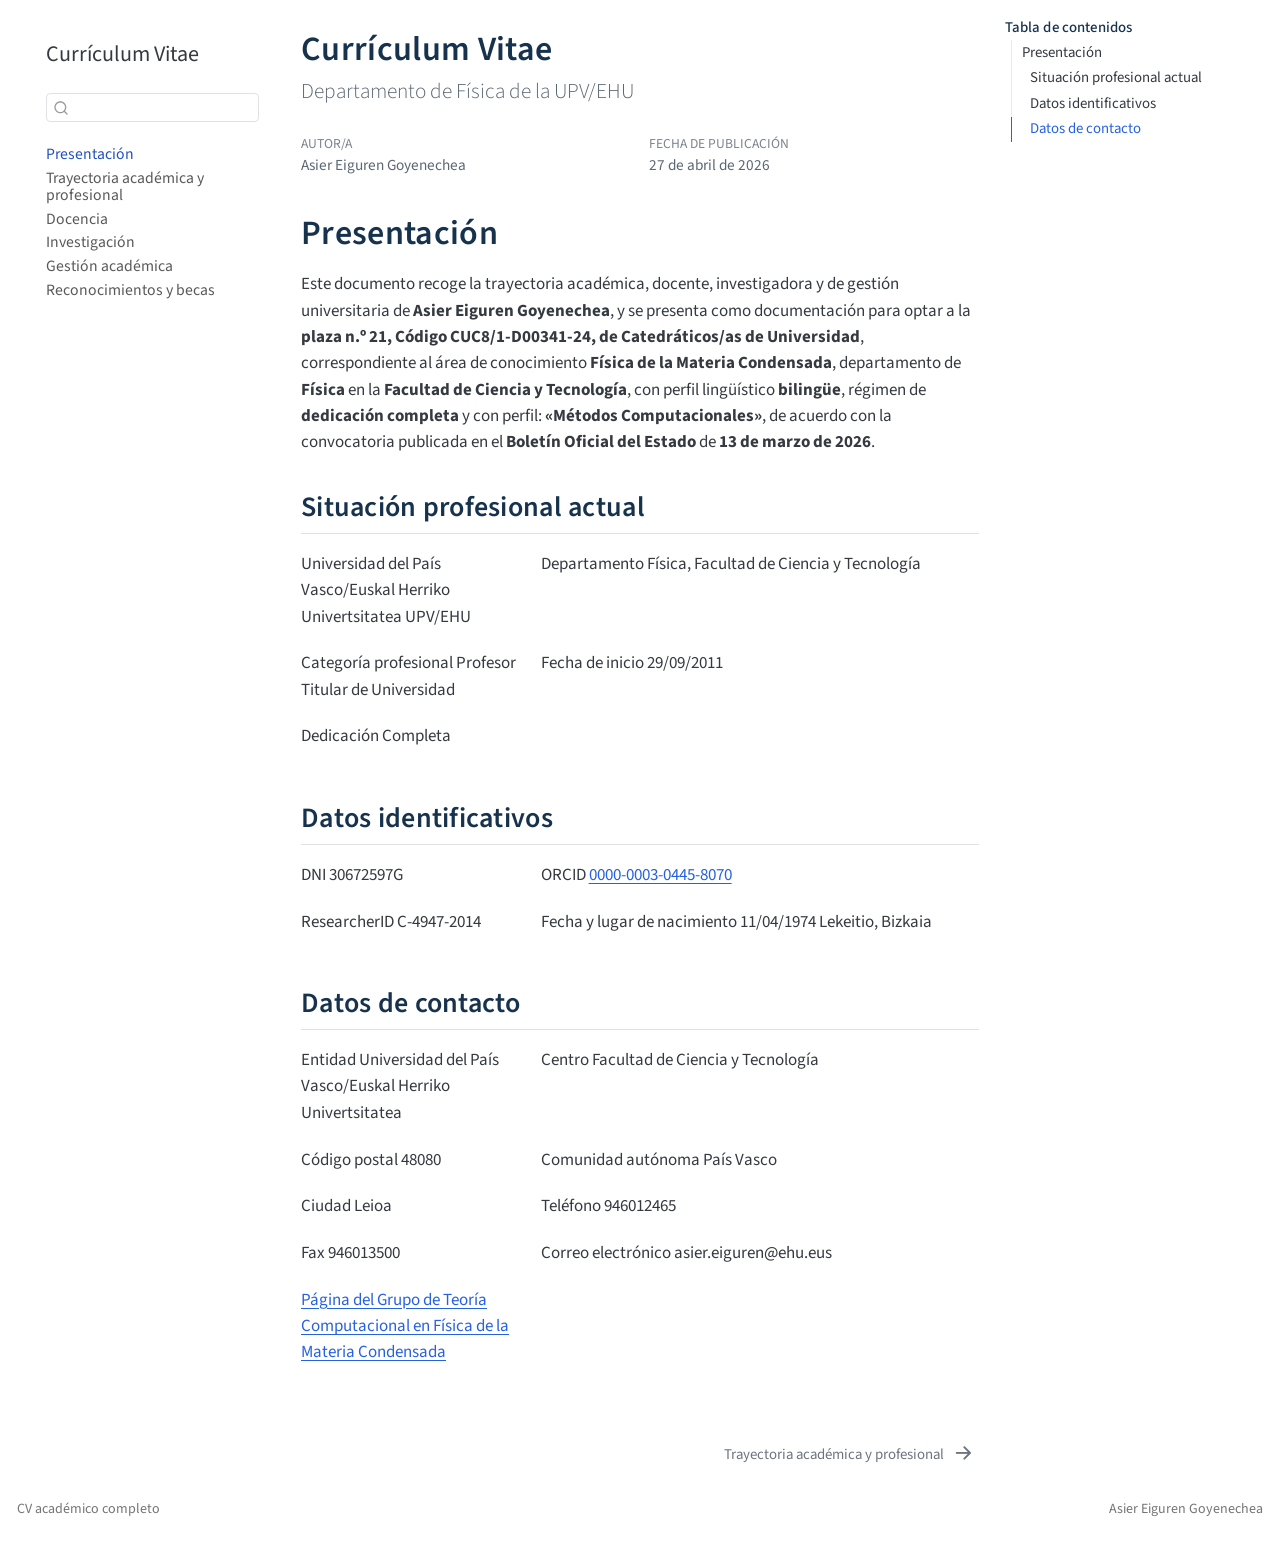
==== commit d1ffeb4f: "zuendu" ====
--- a/index.html
+++ b/index.html
@@ -184,7 +184,7 @@
     <div>
     <div class="quarto-title-meta-heading">Fecha de publicación</div>
     <div class="quarto-title-meta-contents">
-      <p class="date">24 de abril de 2026</p>
+      <p class="date">27 de abril de 2026</p>
     </div>
   </div>
   
